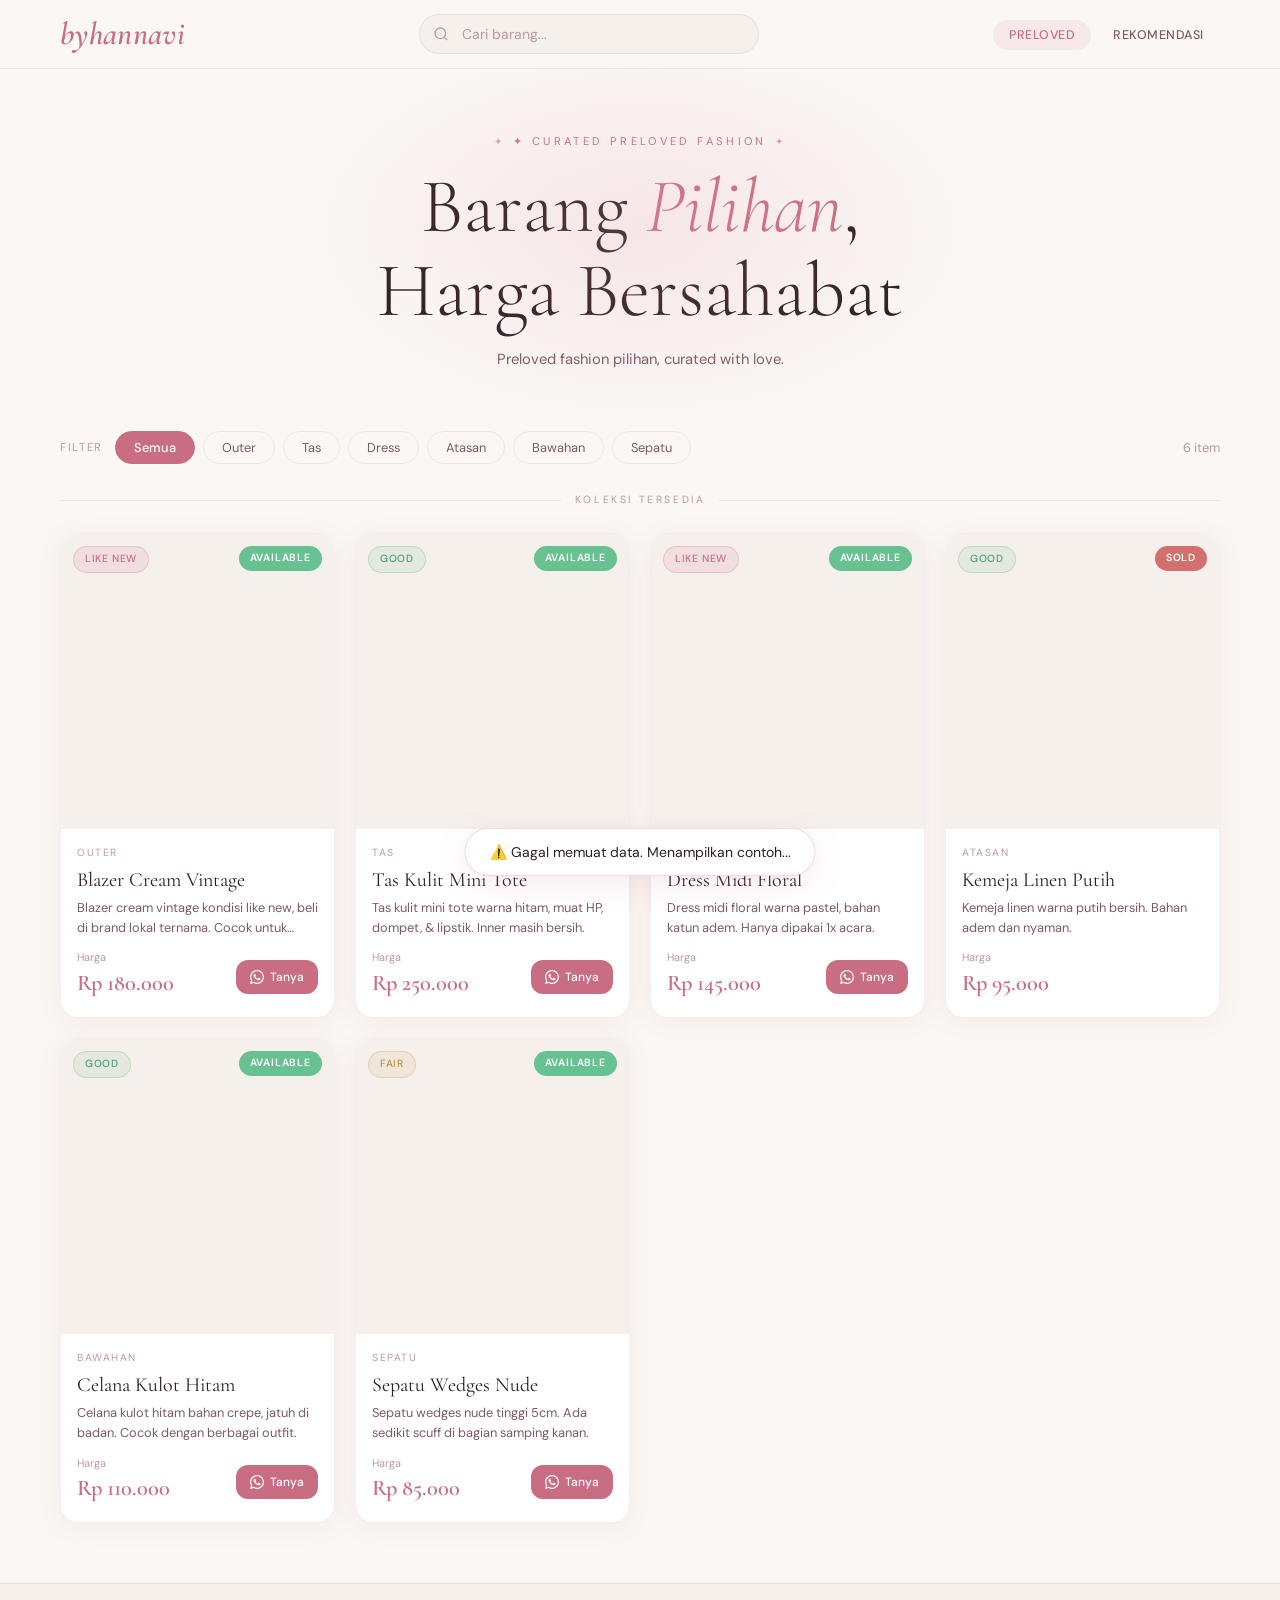
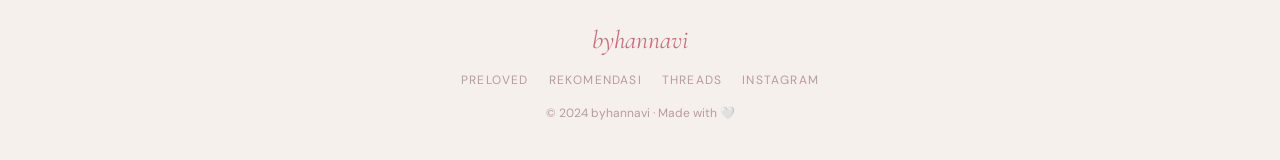
==== index.html @ 8c14dafe "🚀 Initial launch — byhannavi preloved & affiliate web" ====
<!DOCTYPE html>
<html lang="id">
<head>
  <meta charset="UTF-8">
  <meta name="viewport" content="width=device-width, initial-scale=1.0">
  <title>byhannavi — Preloved Fashion</title>
  <meta name="description" content="Preloved fashion pilihan byhannavi. Temukan koleksi baju, tas, sepatu, dan aksesoris second berkualitas dengan harga terjangkau.">
  <meta property="og:title" content="byhannavi — Preloved Fashion">
  <meta property="og:description" content="Preloved fashion pilihan, curated with love.">
  <meta property="og:type" content="website">
  <link rel="stylesheet" href="css/style.css">
  <link rel="icon" href="data:image/svg+xml,<svg xmlns='http://www.w3.org/2000/svg' viewBox='0 0 100 100'><text y='.9em' font-size='90'>🛍️</text></svg>">
</head>
<body>

<!-- ── Header ── -->
<header class="header">
  <nav class="nav">
    <a href="index.html" class="nav-logo">byhannavi</a>
    
    <div class="search-wrapper">
      <svg class="search-icon" width="16" height="16" viewBox="0 0 24 24" fill="none" stroke="currentColor" stroke-width="2">
        <circle cx="11" cy="11" r="8"/><path d="m21 21-4.35-4.35"/>
      </svg>
      <input type="search" id="searchInput" class="search-input" placeholder="Cari barang...">
    </div>

    <ul class="nav-links">
      <li><a href="index.html" class="active" id="nav-preloved">Preloved</a></li>
      <li><a href="affiliate.html" id="nav-affiliate">Rekomendasi</a></li>
    </ul>
  </nav>
</header>

<!-- ── Hero ── -->
<section class="hero">
  <div class="hero-eyebrow">✦ Curated Preloved Fashion</div>
  <h1 class="hero-title">Barang <em>Pilihan</em>,<br>Harga Bersahabat</h1>
  <p class="hero-sub store-tagline">Preloved fashion pilihan, curated with love.</p>
</section>

<!-- ── Config Banner (tampil saat demo) ── -->
<div class="config-banner" id="configBanner">
  ⚠️ Ini adalah <strong>data demo</strong>. Silakan setup Google Sheets agar data tampil dari spreadsheet kamu. 
  <a href="SETUP.md" target="_blank">Baca panduan setup →</a>
</div>

<!-- ── Filter ── -->
<div class="filter-section">
  <span class="filter-label">Filter</span>
  <div class="filter-pills" id="filterPills">
    <button class="pill active" onclick="setCategory('Semua')" id="pill-Semua">Semua</button>
  </div>
  <span class="filter-count" id="filterCount"></span>
</div>

<div class="divider">
  <div class="divider-line"></div>
  <span class="divider-text">Koleksi Tersedia</span>
  <div class="divider-line"></div>
</div>

<!-- ── Products ── -->
<section class="products-section">
  <div class="product-grid" id="productGrid">
    <!-- Diisi oleh JS -->
  </div>
</section>

<!-- ── Modal ── -->
<div class="modal-overlay" id="modalOverlay" onclick="if(event.target===this)closeModal()">
  <div class="modal" id="modal">
    <img class="modal-img" id="modalImg" src="" alt="">
    <div class="modal-body">
      <div class="modal-category" id="modalCategory"></div>
      <h2 class="modal-title" id="modalTitle"></h2>
      <p class="modal-desc" id="modalDesc"></p>
      <div class="modal-meta">
        <div class="meta-item">
          <span class="meta-label">Kondisi</span>
          <span class="meta-value" id="modalCondition"></span>
        </div>
        <div class="meta-item">
          <span class="meta-label">Ukuran</span>
          <span class="meta-value" id="modalSize"></span>
        </div>
      </div>
      <div class="modal-price" id="modalPrice"></div>
      <div class="modal-actions">
        <button class="btn-wa-lg" id="modalBtnWA">
          <svg width="18" height="18" viewBox="0 0 24 24" fill="currentColor"><path d="M17.472 14.382c-.297-.149-1.758-.867-2.03-.967-.273-.099-.471-.148-.67.15-.197.297-.767.966-.94 1.164-.173.199-.347.223-.644.075-.297-.15-1.255-.463-2.39-1.475-.883-.788-1.48-1.761-1.653-2.059-.173-.297-.018-.458.13-.606.134-.133.298-.347.446-.52.149-.174.198-.298.298-.497.099-.198.05-.371-.025-.52-.075-.149-.669-1.612-.916-2.207-.242-.579-.487-.5-.669-.51-.173-.008-.371-.01-.57-.01-.198 0-.52.074-.792.372-.272.297-1.04 1.016-1.04 2.479 0 1.462 1.065 2.875 1.213 3.074.149.198 2.096 3.2 5.077 4.487.709.306 1.262.489 1.694.625.712.227 1.36.195 1.871.118.571-.085 1.758-.719 2.006-1.413.248-.694.248-1.289.173-1.413-.074-.124-.272-.198-.57-.347m-5.421 7.403h-.004a9.87 9.87 0 01-5.031-1.378l-.361-.214-3.741.982.998-3.648-.235-.374a9.86 9.86 0 01-1.51-5.26c.001-5.45 4.436-9.884 9.888-9.884 2.64 0 5.122 1.03 6.988 2.898a9.825 9.825 0 012.893 6.994c-.003 5.45-4.437 9.884-9.885 9.884m8.413-18.297A11.815 11.815 0 0012.05 0C5.495 0 .16 5.335.157 11.892c0 2.096.547 4.142 1.588 5.945L.057 24l6.305-1.654a11.882 11.882 0 005.683 1.448h.005c6.554 0 11.89-5.335 11.893-11.893a11.821 11.821 0 00-3.48-8.413z"/></svg>
          Hubungi via WhatsApp
        </button>
        <button class="btn-close-modal" onclick="closeModal()">Tutup</button>
      </div>
    </div>
  </div>
</div>

<!-- ── Footer ── -->
<footer class="footer">
  <div class="footer-logo">byhannavi</div>
  <div class="footer-links">
    <a href="index.html">Preloved</a>
    <a href="affiliate.html">Rekomendasi</a>
    <a href="https://www.threads.net/@byhannavi" target="_blank" rel="noopener">Threads</a>
    <a href="https://www.instagram.com/byhannavi" target="_blank" rel="noopener">Instagram</a>
  </div>
  <div class="footer-copy">© 2024 byhannavi · Made with 🤍</div>
</footer>

<!-- ── Toast ── -->
<div class="toast" id="toast"></div>

<script src="js/config.js"></script>
<script src="js/app.js"></script>

</body>
</html>
---- css/style.css ----
/* =============================================
   byhannavi — Soft Pink & Cream Theme 🌸
   ============================================= */

@import url('https://fonts.googleapis.com/css2?family=Cormorant+Garamond:ital,wght@0,300;0,400;0,600;1,300;1,400;1,600&family=DM+Sans:wght@300;400;500&display=swap');

/* ── CSS Variables ── */
:root {
  --pink:          #c96d82;
  --pink-light:    #e8a0b0;
  --pink-soft:     #f2c4ce;
  --pink-dim:      rgba(201, 109, 130, 0.1);
  --pink-border:   rgba(201, 109, 130, 0.25);
  --bg:            #faf7f4;
  --bg-card:       #ffffff;
  --bg-elevated:   #f5f0eb;
  --bg-header:     rgba(250, 247, 244, 0.92);
  --text-primary:  #2d1f22;
  --text-secondary:#7a5c65;
  --text-muted:    #b89aa2;
  --border:        rgba(180, 130, 145, 0.15);
  --shadow:        0 4px 24px rgba(180, 100, 120, 0.08);
  --shadow-hover:  0 12px 40px rgba(180, 100, 120, 0.16);
  --radius:        18px;
  --radius-sm:     12px;
  --transition:    all 0.3s cubic-bezier(0.4, 0, 0.2, 1);
}

/* ── Reset & Base ── */
*, *::before, *::after { box-sizing: border-box; margin: 0; padding: 0; }
html { scroll-behavior: smooth; }
body {
  background-color: var(--bg);
  color: var(--text-primary);
  font-family: 'DM Sans', sans-serif;
  font-weight: 400;
  line-height: 1.6;
  min-height: 100vh;
  overflow-x: hidden;
}
img { max-width: 100%; display: block; }
a { color: inherit; text-decoration: none; }

/* ── Scrollbar ── */
::-webkit-scrollbar { width: 5px; }
::-webkit-scrollbar-track { background: var(--bg-elevated); }
::-webkit-scrollbar-thumb { background: var(--pink-soft); border-radius: 999px; }

/* ── Typography ── */
h1, h2, h3 { font-family: 'Cormorant Garamond', serif; font-weight: 400; }
.container { max-width: 1200px; margin: 0 auto; padding: 0 20px; }

/* ── Header / Navbar ── */
.header {
  position: sticky; top: 0; z-index: 100;
  background: var(--bg-header);
  backdrop-filter: blur(16px);
  -webkit-backdrop-filter: blur(16px);
  border-bottom: 1px solid var(--border);
}

.nav {
  max-width: 1200px; margin: 0 auto;
  display: flex; align-items: center;
  justify-content: space-between;
  height: 68px; padding: 0 20px; gap: 16px;
}

.nav-logo {
  font-family: 'Cormorant Garamond', serif;
  font-size: 2rem; font-style: italic; font-weight: 600;
  color: var(--pink); letter-spacing: 0.01em; white-space: nowrap;
  flex-shrink: 0;
}

.nav-links { display: flex; gap: 6px; list-style: none; }
.nav-links a {
  padding: 7px 16px; border-radius: 999px;
  font-size: 0.78rem; font-weight: 500;
  color: var(--text-secondary); transition: var(--transition);
  letter-spacing: 0.04em; text-transform: uppercase;
}
.nav-links a:hover  { color: var(--pink); background: var(--pink-dim); }
.nav-links a.active { color: var(--pink); background: var(--pink-dim); }

/* ── Search Bar ── */
.search-wrapper { position: relative; flex: 1; max-width: 340px; }
.search-input {
  width: 100%; background: var(--bg-elevated);
  border: 1.5px solid var(--border); border-radius: 999px;
  padding: 10px 20px 10px 42px;
  color: var(--text-primary); font-family: 'DM Sans', sans-serif;
  font-size: 0.875rem; outline: none; transition: var(--transition);
}
.search-input::placeholder { color: var(--text-muted); }
.search-input:focus {
  border-color: var(--pink-border);
  box-shadow: 0 0 0 3px var(--pink-dim);
  background: #fff;
}
.search-icon {
  position: absolute; left: 14px; top: 50%;
  transform: translateY(-50%); color: var(--text-muted); pointer-events: none;
}

/* ── Hero ── */
.hero {
  padding: 64px 20px 40px; text-align: center;
  position: relative; overflow: hidden;
}
.hero::before {
  content: '';
  position: absolute; top: -40px; left: 50%;
  transform: translateX(-50%); width: 700px; height: 400px;
  background: radial-gradient(ellipse, rgba(232,160,176,0.2) 0%, transparent 65%);
  pointer-events: none;
}
.hero-eyebrow {
  font-size: 0.7rem; letter-spacing: 0.3em; text-transform: uppercase;
  color: var(--pink); margin-bottom: 14px;
  display: flex; align-items: center; justify-content: center; gap: 8px;
}
.hero-eyebrow::before, .hero-eyebrow::after { content: '✦'; font-size: 0.6rem; opacity: 0.6; }
.hero-title {
  font-family: 'Cormorant Garamond', serif;
  font-size: clamp(2.6rem, 6vw, 4.8rem); font-weight: 300;
  line-height: 1.1; color: var(--text-primary); margin-bottom: 14px;
}
.hero-title em { font-style: italic; color: var(--pink); }
.hero-sub { color: var(--text-secondary); font-size: 0.92rem; max-width: 420px; margin: 0 auto; }

/* ── Decorative divider ── */
.hero-deco {
  display: flex; align-items: center; justify-content: center;
  gap: 10px; margin-top: 24px;
}
.hero-deco-line { width: 60px; height: 1px; background: var(--pink-soft); }
.hero-deco-icon { color: var(--pink); font-size: 0.7rem; }

/* ── Filter Bar ── */
.filter-section {
  padding: 20px 20px 8px; max-width: 1200px; margin: 0 auto;
  display: flex; align-items: center; gap: 12px; flex-wrap: wrap;
}
.filter-label { font-size: 0.7rem; letter-spacing: 0.15em; text-transform: uppercase; color: var(--text-muted); }
.filter-pills { display: flex; gap: 8px; flex-wrap: wrap; flex: 1; }
.pill {
  padding: 7px 18px; border-radius: 999px; font-size: 0.8rem;
  font-weight: 400; cursor: pointer; transition: var(--transition);
  border: 1.5px solid var(--border); background: transparent;
  color: var(--text-secondary); font-family: 'DM Sans', sans-serif;
}
.pill:hover { border-color: var(--pink-border); color: var(--pink); background: var(--pink-dim); }
.pill.active { background: var(--pink); border-color: var(--pink); color: #fff; font-weight: 500; }
.filter-count { margin-left: auto; font-size: 0.8rem; color: var(--text-muted); }

/* ── Divider ── */
.divider { display: flex; align-items: center; gap: 14px; padding: 20px 20px 24px; max-width: 1200px; margin: 0 auto; }
.divider-line { flex: 1; height: 1px; background: var(--border); }
.divider-text { font-size: 0.65rem; letter-spacing: 0.25em; text-transform: uppercase; color: var(--text-muted); white-space: nowrap; }

/* ── Products ── */
.products-section { padding: 0 20px 60px; max-width: 1200px; margin: 0 auto; }
.product-grid { display: grid; grid-template-columns: repeat(auto-fill, minmax(268px, 1fr)); gap: 20px; }

/* ── Product Card ── */
.product-card {
  background: var(--bg-card); border: 1.5px solid var(--border);
  border-radius: var(--radius); overflow: hidden;
  transition: var(--transition); cursor: pointer; position: relative;
  box-shadow: var(--shadow);
}
.product-card:hover {
  border-color: var(--pink-border);
  transform: translateY(-5px);
  box-shadow: var(--shadow-hover);
}
.product-card.sold { opacity: 0.6; }

.card-img-wrap {
  position: relative; padding-top: 108%; overflow: hidden; background: var(--bg-elevated);
}
.card-img {
  position: absolute; inset: 0; width: 100%; height: 100%;
  object-fit: cover; transition: transform 0.55s cubic-bezier(0.4,0,0.2,1);
}
.product-card:hover .card-img { transform: scale(1.06); }

/* ── Badges ── */
.card-badge {
  position: absolute; top: 12px; left: 12px;
  padding: 4px 11px; border-radius: 999px;
  font-size: 0.65rem; font-weight: 500; letter-spacing: 0.06em; text-transform: uppercase;
}
.badge-like-new { background: rgba(201,109,130,0.12); color: var(--pink); border: 1px solid var(--pink-border); }
.badge-good     { background: rgba(100,185,130,0.12); color: #4a9e72; border: 1px solid rgba(100,185,130,0.3); }
.badge-fair     { background: rgba(200,165,90,0.12);  color: #b8924a; border: 1px solid rgba(200,165,90,0.3); }

.badge-status {
  position: absolute; top: 12px; right: 12px;
  padding: 4px 11px; border-radius: 999px;
  font-size: 0.65rem; font-weight: 600; letter-spacing: 0.08em; text-transform: uppercase; color: #fff;
}
.badge-sold      { background: rgba(200,80,80,0.8); }
.badge-available { background: rgba(80,185,130,0.85); }

/* ── Card Body ── */
.card-body { padding: 16px; }
.card-category { font-size: 0.65rem; letter-spacing: 0.15em; text-transform: uppercase; color: var(--text-muted); margin-bottom: 5px; }
.card-name { font-family: 'Cormorant Garamond', serif; font-size: 1.25rem; font-weight: 400; line-height: 1.3; margin-bottom: 5px; color: var(--text-primary); }
.card-desc {
  font-size: 0.8rem; color: var(--text-secondary); margin-bottom: 14px;
  display: -webkit-box; -webkit-line-clamp: 2; -webkit-box-orient: vertical; overflow: hidden;
}
.card-footer { display: flex; align-items: center; justify-content: space-between; gap: 8px; }
.card-price { font-family: 'Cormorant Garamond', serif; font-size: 1.4rem; font-weight: 600; color: var(--pink); }
.card-price small {
  font-family: 'DM Sans', sans-serif; font-size: 0.68rem; font-weight: 400;
  color: var(--text-muted); display: block; line-height: 1; margin-bottom: 2px;
}

/* ── WhatsApp Button ── */
.btn-wa {
  display: flex; align-items: center; gap: 6px;
  padding: 9px 14px; border-radius: var(--radius-sm);
  background: var(--pink); color: #fff; font-family: 'DM Sans', sans-serif;
  font-size: 0.75rem; font-weight: 500; border: none; cursor: pointer;
  transition: var(--transition); white-space: nowrap;
}
.btn-wa:hover { background: #b85c72; transform: scale(1.03); }

/* ── Empty State ── */
.empty-state { text-align: center; padding: 80px 20px; grid-column: 1/-1; }
.empty-icon { font-size: 3rem; margin-bottom: 16px; opacity: 0.5; }
.empty-state h3 { font-family: 'Cormorant Garamond', serif; font-size: 1.6rem; font-weight: 300; color: var(--text-secondary); margin-bottom: 8px; }
.empty-state p { color: var(--text-muted); font-size: 0.875rem; }

/* ── Skeleton ── */
.skeleton {
  background: linear-gradient(90deg, #f0ebe6 25%, #e8e0db 50%, #f0ebe6 75%);
  background-size: 200% 100%; animation: shimmer 1.5s infinite; border-radius: var(--radius-sm);
}
@keyframes shimmer { 0% { background-position: 200% 0; } 100% { background-position: -200% 0; } }
.skeleton-card { background: var(--bg-card); border: 1.5px solid var(--border); border-radius: var(--radius); overflow: hidden; box-shadow: var(--shadow); }
.skeleton-img { padding-top: 108%; }
.skeleton-line { height: 13px; margin: 8px 16px; }
.skeleton-line.w80 { width: 80%; }
.skeleton-line.w50 { width: 50%; }
.skeleton-price { height: 22px; width: 110px; margin: 4px 16px 16px; }

/* ── Affiliate Page ── */
.affiliate-hero { padding: 64px 20px 40px; text-align: center; position: relative; overflow: hidden; }
.affiliate-hero::before {
  content: ''; position: absolute; top: -40px; left: 50%;
  transform: translateX(-50%); width: 600px; height: 350px;
  background: radial-gradient(ellipse, rgba(232,160,176,0.18) 0%, transparent 65%);
  pointer-events: none;
}

.affiliate-grid {
  display: grid; grid-template-columns: repeat(auto-fill, minmax(256px, 1fr));
  gap: 20px; max-width: 1200px; margin: 0 auto; padding: 0 20px 60px;
}

.affiliate-card {
  background: var(--bg-card); border: 1.5px solid var(--border);
  border-radius: var(--radius); overflow: hidden;
  transition: var(--transition); display: flex; flex-direction: column;
  box-shadow: var(--shadow);
}
.affiliate-card:hover { border-color: var(--pink-border); transform: translateY(-5px); box-shadow: var(--shadow-hover); }

.affiliate-img-wrap { position: relative; padding-top: 100%; overflow: hidden; background: var(--bg-elevated); }
.affiliate-img { position: absolute; inset: 0; width: 100%; height: 100%; object-fit: cover; transition: transform 0.55s ease; }
.affiliate-card:hover .affiliate-img { transform: scale(1.06); }

.affiliate-platform {
  position: absolute; top: 10px; right: 10px;
  color: #fff; padding: 4px 11px; border-radius: 999px;
  font-size: 0.65rem; font-weight: 600; letter-spacing: 0.08em; text-transform: uppercase;
}
.platform-shopee    { background: rgba(238,77,45,0.85); }
.platform-tokopedia { background: rgba(0,178,78,0.85); }
.platform-lazada    { background: rgba(0,128,255,0.85); }

.affiliate-body { padding: 16px; flex: 1; display: flex; flex-direction: column; }
.affiliate-cat  { font-size: 0.65rem; letter-spacing: 0.15em; text-transform: uppercase; color: var(--text-muted); margin-bottom: 5px; }
.affiliate-name { font-family: 'Cormorant Garamond', serif; font-size: 1.2rem; line-height: 1.3; margin-bottom: 6px; color: var(--text-primary); }
.affiliate-note {
  font-size: 0.8rem; color: var(--text-secondary); margin-bottom: 14px; flex: 1;
  display: -webkit-box; -webkit-line-clamp: 2; -webkit-box-orient: vertical; overflow: hidden;
}
.affiliate-footer  { display: flex; align-items: center; justify-content: space-between; gap: 8px; }
.affiliate-price   { font-family: 'Cormorant Garamond', serif; font-size: 1.2rem; color: var(--pink); font-weight: 600; }

.btn-shop {
  display: flex; align-items: center; gap: 6px;
  padding: 9px 14px; border-radius: var(--radius-sm);
  background: transparent; border: 1.5px solid var(--pink-border);
  color: var(--pink); font-family: 'DM Sans', sans-serif;
  font-size: 0.75rem; font-weight: 500; cursor: pointer; transition: var(--transition);
}
.btn-shop:hover { background: var(--pink); color: #fff; border-color: var(--pink); }

/* ── Config Banner ── */
.config-banner {
  background: rgba(201,109,130,0.07); border: 1.5px solid var(--pink-border);
  border-radius: var(--radius-sm); padding: 12px 20px;
  max-width: 1160px; margin: 0 auto 24px;
  font-size: 0.8rem; color: var(--text-secondary);
  text-align: center; display: none;
}
.config-banner.show { display: block; }
.config-banner a { color: var(--pink); text-decoration: underline; }

/* ── Footer ── */
.footer {
  border-top: 1px solid var(--border); padding: 36px 20px; text-align: center;
  background: var(--bg-elevated);
}
.footer-logo { font-family: 'Cormorant Garamond', serif; font-size: 1.6rem; font-style: italic; color: var(--pink); margin-bottom: 10px; }
.footer-links { display: flex; justify-content: center; gap: 20px; margin-bottom: 14px; flex-wrap: wrap; }
.footer-links a {
  font-size: 0.75rem; color: var(--text-muted);
  letter-spacing: 0.1em; text-transform: uppercase; transition: color 0.2s;
}
.footer-links a:hover { color: var(--pink); }
.footer-copy { font-size: 0.75rem; color: var(--text-muted); }

/* ── Toast ── */
.toast {
  position: fixed; bottom: 24px; left: 50%;
  transform: translateX(-50%) translateY(20px);
  background: #fff; border: 1.5px solid var(--pink-border);
  color: var(--text-primary); padding: 12px 24px; border-radius: 999px;
  font-size: 0.875rem; opacity: 0; pointer-events: none;
  transition: all 0.4s cubic-bezier(0.4,0,0.2,1); z-index: 999;
  box-shadow: 0 8px 32px rgba(201,109,130,0.15); white-space: nowrap;
}
.toast.show { opacity: 1; transform: translateX(-50%) translateY(0); }

/* ── Spinner ── */
.spinner-wrap { display: flex; justify-content: center; align-items: center; padding: 80px 0; grid-column: 1/-1; }
.spinner { width: 36px; height: 36px; border: 2px solid var(--border); border-top-color: var(--pink); border-radius: 50%; animation: spin 0.8s linear infinite; }
@keyframes spin { to { transform: rotate(360deg); } }

/* ── Modal ── */
.modal-overlay {
  position: fixed; inset: 0; background: rgba(45,31,34,0.5);
  z-index: 200; display: flex; align-items: center; justify-content: center;
  padding: 20px; opacity: 0; pointer-events: none;
  transition: opacity 0.3s ease; backdrop-filter: blur(6px);
}
.modal-overlay.open { opacity: 1; pointer-events: all; }
.modal {
  background: var(--bg-card); border: 1.5px solid var(--pink-border);
  border-radius: var(--radius); max-width: 620px; width: 100%;
  max-height: 90vh; overflow-y: auto;
  transform: scale(0.95); transition: transform 0.3s cubic-bezier(0.4,0,0.2,1);
  box-shadow: 0 24px 64px rgba(201,109,130,0.15);
}
.modal-overlay.open .modal { transform: scale(1); }
.modal-img { width: 100%; aspect-ratio: 1; object-fit: cover; }
.modal-body { padding: 24px; }
.modal-category { font-size: 0.65rem; letter-spacing: 0.2em; text-transform: uppercase; color: var(--pink); margin-bottom: 8px; }
.modal-title { font-family: 'Cormorant Garamond', serif; font-size: 2rem; font-weight: 400; margin-bottom: 8px; color: var(--text-primary); }
.modal-desc { color: var(--text-secondary); font-size: 0.9rem; line-height: 1.7; margin-bottom: 20px; }
.modal-meta { display: flex; gap: 20px; flex-wrap: wrap; margin-bottom: 20px; }
.meta-item { display: flex; flex-direction: column; gap: 3px; }
.meta-label { font-size: 0.65rem; letter-spacing: 0.1em; text-transform: uppercase; color: var(--text-muted); }
.meta-value { font-size: 0.9rem; color: var(--text-primary); font-weight: 500; }
.modal-price { font-family: 'Cormorant Garamond', serif; font-size: 2.2rem; color: var(--pink); margin-bottom: 20px; font-weight: 600; }
.modal-actions { display: flex; gap: 12px; }
.btn-wa-lg {
  flex: 1; display: flex; align-items: center; justify-content: center; gap: 8px;
  padding: 14px 20px; border-radius: var(--radius-sm);
  background: var(--pink); color: #fff; font-family: 'DM Sans', sans-serif;
  font-size: 0.9rem; font-weight: 500; border: none; cursor: pointer; transition: var(--transition);
}
.btn-wa-lg:hover { background: #b85c72; }
.btn-close-modal {
  padding: 14px 20px; border-radius: var(--radius-sm);
  background: transparent; border: 1.5px solid var(--border);
  color: var(--text-secondary); font-family: 'DM Sans', sans-serif;
  font-size: 0.9rem; cursor: pointer; transition: var(--transition);
}
.btn-close-modal:hover { border-color: var(--pink-border); color: var(--pink); }

/* ── Mobile ── */
@media (max-width: 768px) {
  .nav { height: 60px; }
  .nav-logo { font-size: 1.65rem; }
  .nav-links { display: none; }
  .search-wrapper { max-width: unset; flex: 1; }
  .hero { padding: 44px 20px 28px; }
  .product-grid   { grid-template-columns: repeat(auto-fill, minmax(155px, 1fr)); gap: 12px; }
  .affiliate-grid { grid-template-columns: repeat(auto-fill, minmax(155px, 1fr)); gap: 12px; }
  .card-name { font-size: 1.05rem; }
  .btn-wa span { display: none; }
}
@media (max-width: 480px) {
  .product-grid   { grid-template-columns: 1fr 1fr; }
  .affiliate-grid { grid-template-columns: 1fr 1fr; }
}

/* ── Animations ── */
@keyframes fadeUp {
  from { opacity: 0; transform: translateY(18px); }
  to   { opacity: 1; transform: translateY(0); }
}
.fade-up { animation: fadeUp 0.45s ease forwards; }
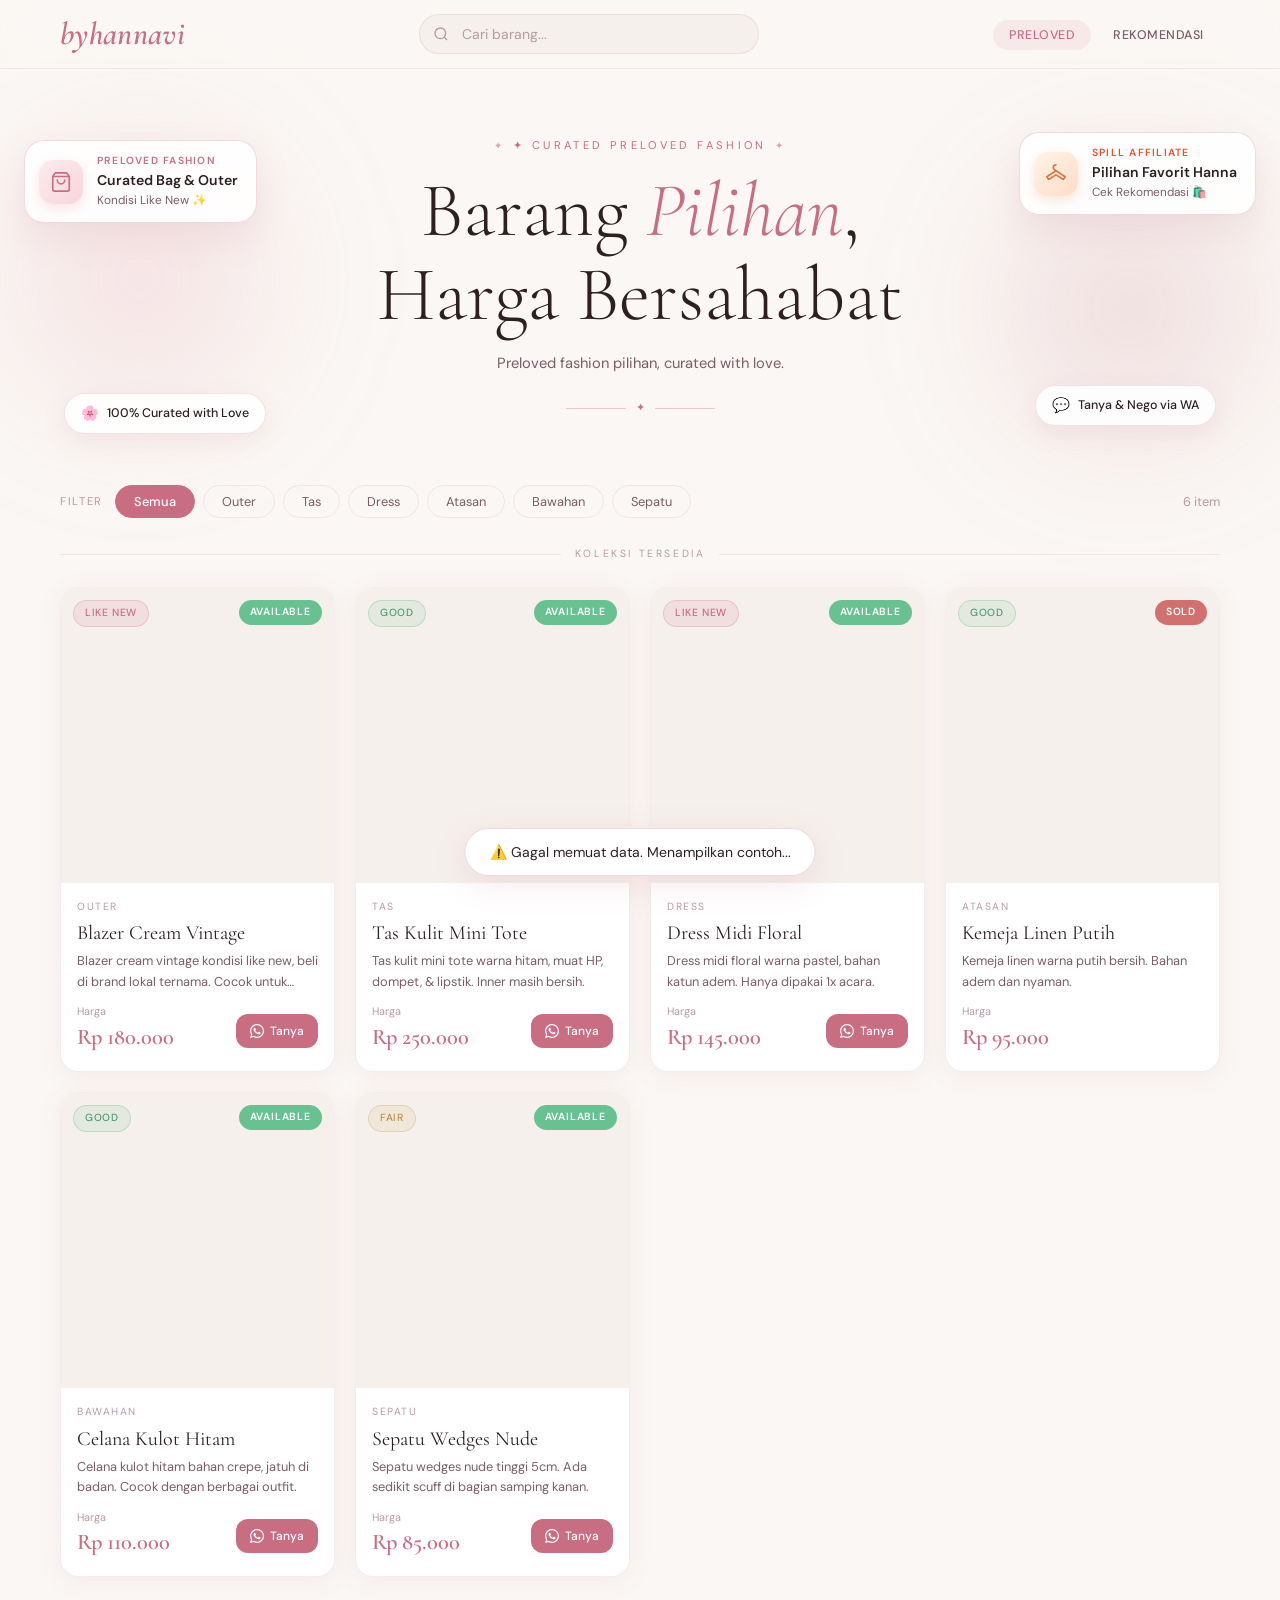
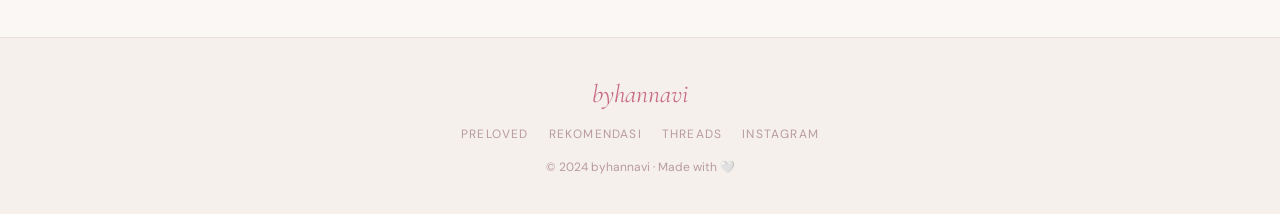
==== commit 19044135: "feat(ui): add floating animated showcase cards, ambient aura, and interactive badges to hero" ====
--- a/index.html
+++ b/index.html
@@ -34,10 +34,80 @@
 
 <!-- ── Hero ── -->
 <section class="hero">
-  <div class="hero-eyebrow">✦ Curated Preloved Fashion</div>
-  <h1 class="hero-title">Barang <em>Pilihan</em>,<br>Harga Bersahabat</h1>
-  <p class="hero-sub store-tagline">Preloved fashion pilihan, curated with love.</p>
+  <!-- Glowing Ambient Aura -->
+  <div class="hero-glow hero-glow-left"></div>
+  <div class="hero-glow hero-glow-right"></div>
+
+  <!-- Left Floating Showcase Items -->
+  <div class="floating-item float-left-1" title="Koleksi Preloved Bag & Outer">
+    <div class="float-card">
+      <div class="float-icon-wrap icon-bag">
+        <svg width="22" height="22" viewBox="0 0 24 24" fill="none" stroke="currentColor" stroke-width="1.8" stroke-linecap="round" stroke-linejoin="round">
+          <path d="M6 2 3 6v14a2 2 0 0 0 2 2h14a2 2 0 0 0 2-2V6l-3-4Z"></path>
+          <path d="M3 6h18"></path>
+          <path d="M16 10a4 4 0 0 1-8 0"></path>
+        </svg>
+      </div>
+      <div class="float-info">
+        <span class="float-tag">Preloved Fashion</span>
+        <span class="float-title">Curated Bag & Outer</span>
+        <span class="float-price">Kondisi Like New ✨</span>
+      </div>
+    </div>
+  </div>
+
+  <div class="floating-item float-left-2">
+    <div class="float-badge">
+      <span class="badge-sparkle">🌸</span>
+      <span>100% Curated with Love</span>
+    </div>
+  </div>
+
+  <!-- Center Content -->
+  <div class="hero-content">
+    <div class="hero-eyebrow">✦ Curated Preloved Fashion</div>
+    <h1 class="hero-title">Barang <em>Pilihan</em>,<br>Harga Bersahabat</h1>
+    <p class="hero-sub store-tagline">Preloved fashion pilihan, curated with love.</p>
+    
+    <!-- Mobile Micro Badges -->
+    <div class="mobile-hero-badges">
+      <span class="mobile-chip">👜 Preloved Like-New</span>
+      <span class="mobile-chip">🌸 100% Curated</span>
+      <span class="mobile-chip">🛍️ Shopee Affiliate</span>
+    </div>
+
+    <div class="hero-deco">
+      <div class="hero-deco-line"></div>
+      <span class="hero-deco-icon">✦</span>
+      <div class="hero-deco-line"></div>
+    </div>
+  </div>
+
+  <!-- Right Floating Showcase Items -->
+  <div class="floating-item float-right-1" onclick="window.location.href='affiliate.html'" style="cursor:pointer;" title="Lihat Rekomendasi Affiliate">
+    <div class="float-card">
+      <div class="float-icon-wrap icon-hanger">
+        <svg width="22" height="22" viewBox="0 0 24 24" fill="none" stroke="currentColor" stroke-width="1.8" stroke-linecap="round" stroke-linejoin="round">
+          <path d="M12 2a3 3 0 0 0-3 3c0 1.5 1 2.5 3 3.5"></path>
+          <path d="M12 8.5 2 15l2 3 8-5 8 5 2-3-10-6.5Z"></path>
+        </svg>
+      </div>
+      <div class="float-info">
+        <span class="float-tag tag-shopee">Spill Affiliate</span>
+        <span class="float-title">Pilihan Favorit Hanna</span>
+        <span class="float-price">Cek Rekomendasi 🛍️</span>
+      </div>
+    </div>
+  </div>
+
+  <div class="floating-item float-right-2">
+    <div class="float-badge">
+      <span class="badge-sparkle">💬</span>
+      <span>Tanya & Nego via WA</span>
+    </div>
+  </div>
 </section>
+
 
 <!-- ── Config Banner (tampil saat demo) ── -->
 <div class="config-banner" id="configBanner">
--- a/css/style.css
+++ b/css/style.css
@@ -105,16 +105,174 @@
 
 /* ── Hero ── */
 .hero {
-  padding: 64px 20px 40px; text-align: center;
-  position: relative; overflow: hidden;
-}
-.hero::before {
-  content: '';
-  position: absolute; top: -40px; left: 50%;
-  transform: translateX(-50%); width: 700px; height: 400px;
-  background: radial-gradient(ellipse, rgba(232,160,176,0.2) 0%, transparent 65%);
-  pointer-events: none;
-}
+  padding: 68px 20px 48px; text-align: center;
+  position: relative; overflow: visible;
+  max-width: 1360px; margin: 0 auto;
+}
+.hero-content {
+  position: relative; z-index: 2;
+  max-width: 660px; margin: 0 auto;
+}
+
+/* ── Ambient Aura Glow ── */
+.hero-glow {
+  position: absolute; border-radius: 50%;
+  pointer-events: none; filter: blur(65px); z-index: 1;
+}
+.hero-glow-left {
+  width: 340px; height: 340px;
+  background: radial-gradient(circle, rgba(232,160,176,0.35) 0%, transparent 70%);
+  top: 10%; left: -30px;
+}
+.hero-glow-right {
+  width: 360px; height: 360px;
+  background: radial-gradient(circle, rgba(201,109,130,0.25) 0%, transparent 70%);
+  top: 15%; right: -30px;
+}
+
+/* ── Floating Items ── */
+.floating-item {
+  position: absolute;
+  z-index: 4;
+  transition: transform 0.4s cubic-bezier(0.2, 0.8, 0.2, 1);
+  will-change: transform;
+}
+
+.float-left-1 {
+  left: 24px; top: 18%;
+  animation: floatSlow 5.2s ease-in-out infinite alternate;
+}
+.float-left-2 {
+  left: 64px; bottom: 8%;
+  animation: floatReverse 6.4s ease-in-out 0.8s infinite alternate;
+}
+.float-right-1 {
+  right: 24px; top: 16%;
+  animation: floatMid 4.8s ease-in-out 0.4s infinite alternate;
+}
+.float-right-2 {
+  right: 64px; bottom: 10%;
+  animation: floatSlow 5.8s ease-in-out 1.2s infinite alternate;
+}
+
+@keyframes floatSlow {
+  0%   { transform: translateY(0px) rotate(0deg); }
+  50%  { transform: translateY(-14px) rotate(1.5deg); }
+  100% { transform: translateY(-6px) rotate(-1.2deg); }
+}
+
+@keyframes floatReverse {
+  0%   { transform: translateY(0px) rotate(0deg); }
+  50%  { transform: translateY(12px) rotate(-1.8deg); }
+  100% { transform: translateY(4px) rotate(1deg); }
+}
+
+@keyframes floatMid {
+  0%   { transform: translateY(0px) rotate(0deg); }
+  50%  { transform: translateY(-15px) rotate(-1.5deg); }
+  100% { transform: translateY(-3px) rotate(1.8deg); }
+}
+
+/* ── Floating Card Component ── */
+.float-card {
+  display: flex; align-items: center; gap: 14px;
+  padding: 12px 18px 12px 14px;
+  background: rgba(255, 255, 255, 0.88);
+  backdrop-filter: blur(14px);
+  -webkit-backdrop-filter: blur(14px);
+  border: 1.5px solid rgba(201, 109, 130, 0.25);
+  border-radius: 20px;
+  box-shadow: 0 14px 36px rgba(180, 100, 120, 0.12), 0 2px 6px rgba(0,0,0,0.02);
+  text-align: left;
+  user-select: none;
+  transition: all 0.35s cubic-bezier(0.34, 1.56, 0.64, 1);
+}
+.float-card:hover {
+  transform: scale(1.06) translateY(-4px);
+  border-color: var(--pink);
+  box-shadow: 0 20px 48px rgba(201, 109, 130, 0.24);
+  background: #ffffff;
+}
+
+/* Icon Box */
+.float-icon-wrap {
+  width: 44px; height: 44px;
+  border-radius: 14px;
+  display: flex; align-items: center; justify-content: center;
+  flex-shrink: 0;
+  transition: transform 0.3s ease;
+}
+.float-card:hover .float-icon-wrap {
+  transform: rotate(8deg) scale(1.12);
+}
+.icon-bag {
+  background: linear-gradient(135deg, #fcecee 0%, #f7d5dc 100%);
+  color: var(--pink);
+  box-shadow: 0 4px 12px rgba(201, 109, 130, 0.18);
+}
+.icon-hanger {
+  background: linear-gradient(135deg, #fff3e8 0%, #feddc7 100%);
+  color: #d97746;
+  box-shadow: 0 4px 12px rgba(217, 119, 70, 0.18);
+}
+.icon-shopee {
+  background: linear-gradient(135deg, #ffede6 0%, #ffd4c4 100%);
+  color: #ee4d2d;
+  box-shadow: 0 4px 12px rgba(238, 77, 45, 0.18);
+}
+
+.float-info { display: flex; flex-direction: column; }
+.float-tag {
+  font-size: 0.65rem; letter-spacing: 0.12em; text-transform: uppercase;
+  font-weight: 600; color: var(--pink); margin-bottom: 2px;
+}
+.float-tag.tag-shopee { color: #ee4d2d; }
+.float-title {
+  font-family: 'DM Sans', sans-serif; font-size: 0.88rem;
+  font-weight: 600; color: var(--text-primary); line-height: 1.25;
+}
+.float-price { font-size: 0.74rem; color: var(--text-secondary); margin-top: 2px; }
+
+/* ── Floating Badge Component ── */
+.float-badge {
+  display: inline-flex; align-items: center; gap: 8px;
+  padding: 8px 16px;
+  background: rgba(255, 255, 255, 0.88);
+  backdrop-filter: blur(12px);
+  -webkit-backdrop-filter: blur(12px);
+  border: 1.5px solid rgba(201, 109, 130, 0.2);
+  border-radius: 999px;
+  box-shadow: 0 8px 24px rgba(180, 100, 120, 0.1);
+  font-size: 0.78rem; font-weight: 500;
+  color: var(--text-primary); white-space: nowrap; user-select: none;
+  transition: all 0.3s ease;
+}
+.float-badge:hover {
+  transform: scale(1.06);
+  border-color: var(--pink);
+  background: #ffffff;
+}
+.badge-sparkle { font-size: 0.9rem; }
+
+/* ── Mobile Micro Badges ── */
+.mobile-hero-badges {
+  display: none;
+  justify-content: center;
+  gap: 8px;
+  flex-wrap: wrap;
+  margin: 16px auto 0;
+}
+.mobile-chip {
+  padding: 6px 14px;
+  border-radius: 999px;
+  background: rgba(255,255,255,0.85);
+  border: 1px solid var(--pink-border);
+  font-size: 0.75rem;
+  color: var(--text-secondary);
+  font-weight: 500;
+  box-shadow: 0 2px 8px rgba(180, 100, 120, 0.06);
+}
+
 .hero-eyebrow {
   font-size: 0.7rem; letter-spacing: 0.3em; text-transform: uppercase;
   color: var(--pink); margin-bottom: 14px;
@@ -127,7 +285,7 @@
   line-height: 1.1; color: var(--text-primary); margin-bottom: 14px;
 }
 .hero-title em { font-style: italic; color: var(--pink); }
-.hero-sub { color: var(--text-secondary); font-size: 0.92rem; max-width: 420px; margin: 0 auto; }
+.hero-sub { color: var(--text-secondary); font-size: 0.92rem; max-width: 440px; margin: 0 auto; }
 
 /* ── Decorative divider ── */
 .hero-deco {
@@ -136,6 +294,7 @@
 }
 .hero-deco-line { width: 60px; height: 1px; background: var(--pink-soft); }
 .hero-deco-icon { color: var(--pink); font-size: 0.7rem; }
+
 
 /* ── Filter Bar ── */
 .filter-section {
@@ -386,7 +545,20 @@
 }
 .btn-close-modal:hover { border-color: var(--pink-border); color: var(--pink); }
 
-/* ── Mobile ── */
+/* ── Mobile & Breakpoints ── */
+@media (max-width: 1140px) {
+  .float-left-1  { left: 12px; transform: scale(0.88); }
+  .float-left-2  { left: 24px; transform: scale(0.88); }
+  .float-right-1 { right: 12px; transform: scale(0.88); }
+  .float-right-2 { right: 24px; transform: scale(0.88); }
+}
+
+@media (max-width: 900px) {
+  .floating-item { display: none !important; }
+  .hero-glow-left, .hero-glow-right { display: none !important; }
+  .mobile-hero-badges { display: flex; }
+}
+
 @media (max-width: 768px) {
   .nav { height: 60px; }
   .nav-logo { font-size: 1.65rem; }
@@ -403,6 +575,7 @@
   .affiliate-grid { grid-template-columns: 1fr 1fr; }
 }
 
+
 /* ── Animations ── */
 @keyframes fadeUp {
   from { opacity: 0; transform: translateY(18px); }
